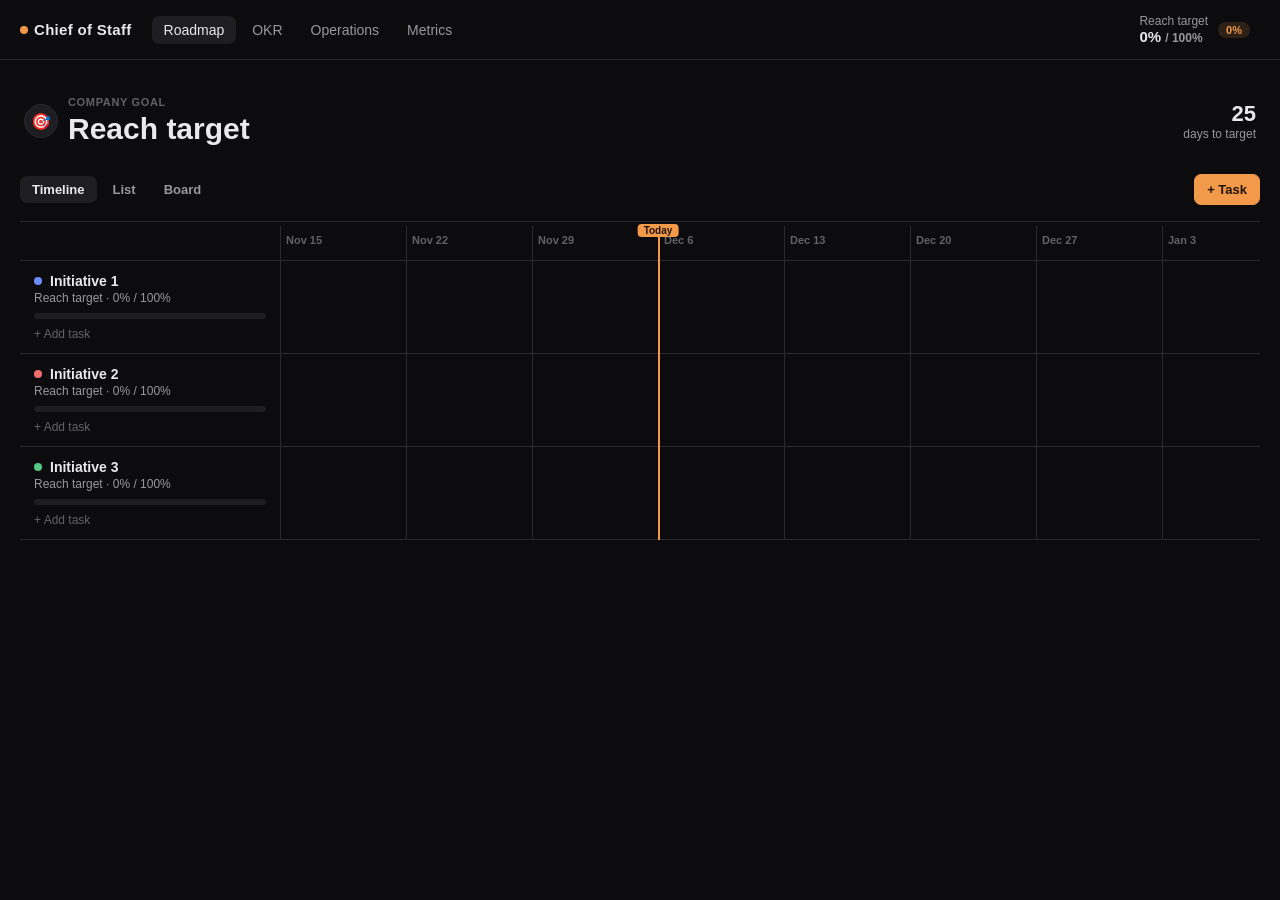
==== index.html @ 08d4a16e "Add anonymized roadmap/OKR/operations/metrics dashboard Recreates the Planned-style roadmap tool as " ====
<!doctype html>
<html lang="en">
<head>
<meta charset="UTF-8" />
<meta name="viewport" content="width=device-width, initial-scale=1.0" />
<title>Chief of Staff</title>
<link rel="stylesheet" href="css/styles.css" />
</head>
<body>
<div id="app-header"></div>
<main id="app-page"></main>
<div id="sidebar-root"></div>
<script type="module" src="js/app.js"></script>
</body>
</html>
---- css/styles.css ----
:root {
  --bg: #0c0c0e;
  --bg-raised: #17171a;
  --bg-raised-2: #1e1e22;
  --border: #29292e;
  --text: #e9e9ec;
  --text-dim: #97979f;
  --text-faint: #616168;
  --accent: #f2994a;
  --accent-dim: #7a5230;
  --green: #57c785;
  --red: #ef6f6c;
  --blue: #6c8cff;
  --radius: 10px;
}

* { box-sizing: border-box; }

html, body {
  margin: 0;
  padding: 0;
  background: var(--bg);
  color: var(--text);
  font-family: -apple-system, BlinkMacSystemFont, "Segoe UI", Inter, Roboto, sans-serif;
  font-size: 14px;
}

button, input, select, textarea {
  font-family: inherit;
  font-size: inherit;
  color: inherit;
}

a { color: inherit; }

/* Header */
#app-header {
  display: flex;
  align-items: center;
  justify-content: space-between;
  gap: 16px;
  padding: 10px 20px;
  border-bottom: 1px solid var(--border);
  background: var(--bg);
  position: sticky;
  top: 0;
  z-index: 20;
}

.header-left {
  display: flex;
  align-items: center;
  gap: 20px;
}

.wordmark {
  font-weight: 700;
  font-size: 15px;
  letter-spacing: 0.02em;
  display: flex;
  align-items: center;
  gap: 6px;
}
.wordmark .dot { width: 8px; height: 8px; border-radius: 50%; background: var(--accent); }

.nav-tabs { display: flex; gap: 4px; }
.nav-tab {
  padding: 6px 12px;
  border-radius: 7px;
  color: var(--text-dim);
  text-decoration: none;
  cursor: pointer;
  font-weight: 500;
  border: none;
  background: transparent;
}
.nav-tab:hover { color: var(--text); background: var(--bg-raised); }
.nav-tab.active { color: var(--text); background: var(--bg-raised-2); }

.header-goal {
  display: flex;
  align-items: center;
  gap: 10px;
  padding: 4px 10px;
  border-radius: 8px;
  cursor: pointer;
}
.header-goal:hover { background: var(--bg-raised); }
.header-goal .goal-value { font-weight: 700; font-size: 15px; }
.header-goal .goal-sub { color: var(--text-dim); font-size: 12px; }
.pill {
  padding: 2px 8px;
  border-radius: 20px;
  font-size: 11px;
  font-weight: 600;
  background: rgba(242, 153, 74, 0.15);
  color: var(--accent);
}

/* Page container */
#app-page { padding: 20px; max-width: 1500px; margin: 0 auto; }

.page-title { font-size: 20px; font-weight: 700; margin: 4px 0 20px; }
.section-label {
  text-transform: uppercase;
  letter-spacing: 0.06em;
  font-size: 11px;
  color: var(--text-faint);
  font-weight: 700;
  margin-bottom: 4px;
}
.section-desc { color: var(--text-dim); font-size: 12px; margin-bottom: 14px; }

.card {
  background: var(--bg-raised);
  border: 1px solid var(--border);
  border-radius: var(--radius);
  padding: 16px;
}

.btn {
  border: 1px solid var(--border);
  background: var(--bg-raised-2);
  color: var(--text);
  padding: 7px 12px;
  border-radius: 7px;
  cursor: pointer;
  font-weight: 600;
  font-size: 13px;
}
.btn:hover { border-color: #3c3c42; }
.btn-primary { background: var(--accent); color: #221304; border-color: var(--accent); }
.btn-primary:hover { filter: brightness(1.08); }
.btn-ghost { background: transparent; border-color: transparent; color: var(--text-dim); }
.btn-ghost:hover { color: var(--text); background: var(--bg-raised); }
.btn-danger { color: var(--red); }

.toolbar { display: flex; align-items: center; justify-content: space-between; margin-bottom: 16px; gap: 12px; }

.avatar {
  width: 24px; height: 24px; border-radius: 50%;
  display: flex; align-items: center; justify-content: center;
  font-size: 10px; font-weight: 700; color: #14141a;
  flex-shrink: 0;
}
.avatar.lg { width: 32px; height: 32px; font-size: 12px; }

.progress-track {
  height: 6px;
  border-radius: 4px;
  background: var(--bg-raised-2);
  overflow: hidden;
}
.progress-fill { height: 100%; background: var(--text); border-radius: 4px; }
.progress-fill.accent { background: var(--accent); }
.progress-fill.green { background: var(--green); }

/* ---------- Roadmap ---------- */
.goal-banner {
  display: flex; align-items: center; justify-content: space-between;
  padding: 16px 4px 20px;
  margin-bottom: 8px;
}
.goal-banner .goal-title-row { display: flex; align-items: center; gap: 10px; }
.goal-banner .goal-icon {
  width: 34px; height: 34px; border-radius: 50%;
  background: var(--bg-raised-2); border: 1px solid var(--border);
  display: flex; align-items: center; justify-content: center; font-size: 16px;
}
.goal-banner .goal-big { font-size: 30px; font-weight: 800; }
.goal-banner .goal-days { text-align: right; color: var(--text-dim); font-size: 12px; }
.goal-banner .goal-days b { display: block; font-size: 22px; color: var(--text); }

.timeline-toolbar { display: flex; align-items: center; justify-content: space-between; margin: 10px 0 14px; }
.timeline-scroll { overflow-x: auto; border-top: 1px solid var(--border); padding-top: 4px; }

.tl-row { display: flex; border-bottom: 1px solid var(--border); }
.tl-row.tl-header-row { border-bottom: 1px solid var(--border); }
.tl-label {
  position: sticky; left: 0; z-index: 3;
  width: 260px; min-width: 260px; background: var(--bg);
  padding: 12px 14px;
}
.tl-header-row .tl-label { background: var(--bg); }
.tl-init-name { font-weight: 700; display: flex; align-items: center; gap: 8px; }
.team-dot { width: 8px; height: 8px; border-radius: 50%; flex-shrink: 0; }
.tl-init-sub { color: var(--text-dim); font-size: 12px; margin-top: 2px; }
.tl-init-progress { margin-top: 8px; }
.tl-add-row {
  border: none; background: transparent; color: var(--text-faint);
  cursor: pointer; font-size: 12px; margin-top: 8px; padding: 0;
}
.tl-add-row:hover { color: var(--accent); }

.tl-lane {
  position: relative;
  flex-shrink: 0;
  background-image: repeating-linear-gradient(to right, var(--border) 0, var(--border) 1px, transparent 1px, transparent var(--week-px));
  min-height: 66px;
}
.tl-header-row .tl-lane { min-height: 34px; }

.tl-week-label {
  position: absolute; top: 8px; font-size: 11px; color: var(--text-faint); font-weight: 600;
}
.tl-today-line {
  position: absolute; top: 0; bottom: -2000px; width: 2px; background: var(--accent); z-index: 2;
}
.tl-today-flag {
  position: absolute; top: -2px; transform: translateX(-50%);
  background: var(--accent); color: #221304; font-size: 10px; font-weight: 700;
  padding: 1px 6px; border-radius: 4px;
}

.tl-bar {
  position: absolute; top: 14px; height: 34px; border-radius: 7px;
  padding: 6px 10px; font-size: 12px; font-weight: 600;
  cursor: pointer; overflow: hidden; white-space: nowrap; text-overflow: ellipsis;
  border: 1px solid rgba(0,0,0,0.25);
  color: #14141a;
  display: flex; align-items: center; gap: 6px;
}
.tl-bar:hover { filter: brightness(1.1); }
.tl-bar .status-dot { width: 6px; height: 6px; border-radius: 50%; background: rgba(0,0,0,0.45); flex-shrink: 0; }

/* ---------- List / Board views ---------- */
.view-tabs { display: flex; gap: 4px; }
.view-tab {
  padding: 6px 12px; border-radius: 7px; border: none; cursor: pointer;
  background: transparent; color: var(--text-dim); font-weight: 600; font-size: 13px;
}
.view-tab.active { background: var(--bg-raised-2); color: var(--text); }

table.list-table { width: 100%; border-collapse: collapse; }
table.list-table th {
  text-align: left; font-size: 11px; text-transform: uppercase; color: var(--text-faint);
  padding: 8px 10px; border-bottom: 1px solid var(--border);
}
table.list-table td { padding: 10px; border-bottom: 1px solid var(--border); font-size: 13px; }
table.list-table tr:hover td { background: var(--bg-raised); cursor: pointer; }

.status-badge {
  display: inline-flex; align-items: center; gap: 5px;
  padding: 3px 9px; border-radius: 20px; font-size: 11px; font-weight: 700;
  background: var(--bg-raised-2); border: 1px solid var(--border); color: var(--text-dim);
}
.status-badge.done { color: var(--green); }
.status-badge.progress { color: var(--accent); }

.board-cols { display: flex; gap: 14px; overflow-x: auto; padding-bottom: 10px; }
.board-col { width: 260px; flex-shrink: 0; }
.board-col-title { font-size: 12px; font-weight: 700; color: var(--text-dim); margin-bottom: 10px; display: flex; justify-content: space-between; }
.board-card {
  background: var(--bg-raised); border: 1px solid var(--border); border-radius: 8px;
  padding: 10px; margin-bottom: 8px; cursor: pointer; font-size: 13px; font-weight: 600;
}
.board-card:hover { border-color: #3c3c42; }
.board-card .board-card-meta { display: flex; align-items: center; justify-content: space-between; margin-top: 8px; }

.empty-hint {
  color: var(--text-faint); font-size: 12px; padding: 6px 10px;
}

/* ---------- Grid layouts (OKR, Operations, Metrics) ---------- */
.grid-3 { display: grid; grid-template-columns: repeat(3, 1fr); gap: 14px; }
.grid-2 { display: grid; grid-template-columns: repeat(2, 1fr); gap: 14px; }
@media (max-width: 1000px) { .grid-3 { grid-template-columns: repeat(2, 1fr); } }

.stack-16 > * + * { margin-top: 16px; }

.okr-card .okr-title-row { display: flex; align-items: center; justify-content: space-between; }
.okr-card h3 { margin: 0; font-size: 15px; }
.kr-row { padding: 10px 0; border-top: 1px solid var(--border); }
.kr-row:first-of-type { border-top: none; }
.kr-title-row { display: flex; justify-content: space-between; font-size: 13px; margin-bottom: 6px; }
.kr-title-row .kr-values { color: var(--text-dim); }
.kr-title { cursor: text; }

.milestone-row {
  display: grid; grid-template-columns: 90px 1fr 100px 80px;
  align-items: center; padding: 10px 4px; border-bottom: 1px solid var(--border);
  font-size: 13px;
}
.milestone-row:last-child { border-bottom: none; }
.milestone-date { color: var(--text-dim); }
.milestone-rel { color: var(--text-faint); text-align: right; }

.avail-bar-row { display: flex; align-items: center; gap: 12px; margin: 10px 0 16px; }
.avail-big { font-size: 26px; font-weight: 800; }
.avail-legend { display: flex; gap: 14px; font-size: 12px; color: var(--text-dim); }
.avail-legend span { display: inline-flex; align-items: center; gap: 5px; }
.legend-dot { width: 7px; height: 7px; border-radius: 50%; }

.person-row {
  display: grid; grid-template-columns: 1fr 110px 120px 90px;
  align-items: center; padding: 8px 4px; border-bottom: 1px solid var(--border); font-size: 13px;
}
.person-row:last-child { border-bottom: none; }
.person-name-cell { display: flex; align-items: center; gap: 8px; }
.person-name-cell .role { color: var(--text-faint); font-size: 11px; display: block; }

.team-card h4 { margin: 0 0 10px; font-size: 14px; }
.team-role-label { font-size: 10px; text-transform: uppercase; color: var(--text-faint); margin: 8px 0 4px; letter-spacing: 0.05em; }
.team-member { display: flex; align-items: center; gap: 8px; margin-bottom: 6px; font-size: 13px; }

table.metrics-table { width: 100%; border-collapse: collapse; font-size: 13px; }
table.metrics-table th, table.metrics-table td { padding: 8px 10px; text-align: right; border-bottom: 1px solid var(--border); }
table.metrics-table th:first-child, table.metrics-table td:first-child { text-align: left; }
table.metrics-table th { color: var(--text-faint); font-size: 11px; text-transform: uppercase; font-weight: 700; }
table.metrics-table td.current-month { color: var(--accent); font-weight: 700; }
table.metrics-table td.projection { color: var(--text-faint); }
table.metrics-table td.editable-cell { cursor: pointer; }
table.metrics-table td.editable-cell:hover { background: var(--bg-raised-2); border-radius: 4px; }

.goal-card { position: relative; }
.goal-card .goal-card-top { display: flex; justify-content: space-between; align-items: center; margin-bottom: 6px; }
.goal-card .goal-card-value { font-size: 22px; font-weight: 800; margin: 6px 0 8px; }
.goal-card .goal-card-value span { font-size: 13px; font-weight: 500; color: var(--text-dim); }
.sparkline { margin-top: 10px; }

/* ---------- Task Sidebar ---------- */
.sidebar-overlay {
  position: fixed; inset: 0; background: rgba(0,0,0,0.35); z-index: 40;
}
.task-sidebar {
  position: fixed; top: 0; right: 0; bottom: 0; width: 440px; max-width: 92vw;
  background: var(--bg-raised); border-left: 1px solid var(--border);
  z-index: 41; display: flex; flex-direction: column;
  box-shadow: -8px 0 30px rgba(0,0,0,0.4);
}
.ts-header {
  display: flex; align-items: center; justify-content: space-between;
  padding: 12px 16px; border-bottom: 1px solid var(--border);
}
.ts-body { flex: 1; overflow-y: auto; padding: 16px; }
.ts-title-input {
  width: 100%; background: transparent; border: none; color: var(--text);
  font-size: 19px; font-weight: 700; padding: 4px 0 14px; outline: none;
}
.ts-warning {
  background: rgba(242,153,74,0.12); border: 1px solid var(--accent-dim); color: var(--accent);
  padding: 8px 10px; border-radius: 8px; font-size: 12px; margin-bottom: 14px;
}
.ts-field { padding: 10px 0; border-bottom: 1px solid var(--border); }
.ts-field-label {
  display: flex; align-items: center; gap: 8px; font-size: 12px; color: var(--text-dim); margin-bottom: 6px; font-weight: 600;
}
.ts-field textarea, .ts-field input[type=text], .ts-field input[type=date], .ts-field select,
.ts-body textarea, .ts-body input[type=text], .ts-body input[type=date], .ts-body select {
  width: 100%; background: var(--bg-raised-2); border: 1px solid var(--border); border-radius: 7px;
  padding: 7px 9px; color: var(--text); outline: none;
}
.ts-field textarea, .ts-body textarea { min-height: 60px; resize: vertical; }
.ts-field:focus-within textarea, .ts-field:focus-within input, .ts-field:focus-within select,
.ts-body textarea:focus, .ts-body input:focus, .ts-body select:focus { border-color: #4b4b53; }
.ts-inline { display: flex; gap: 8px; align-items: center; }
.ts-inline > * { flex: 1; }
.ts-chip {
  display: inline-flex; align-items: center; gap: 6px; background: var(--bg-raised-2);
  border: 1px solid var(--border); border-radius: 20px; padding: 3px 8px 3px 4px; font-size: 12px; margin: 3px 4px 0 0;
}
.ts-chip button { border: none; background: transparent; color: var(--text-faint); cursor: pointer; font-size: 13px; line-height: 1; padding: 0; }
.ts-subtask-row { display: flex; align-items: center; gap: 8px; padding: 4px 0; font-size: 13px; }
.ts-subtask-row input[type=checkbox] { accent-color: var(--accent); }
.ts-comment { padding: 8px 0; border-top: 1px solid var(--border); font-size: 13px; }
.ts-comment .ts-comment-meta { color: var(--text-faint); font-size: 11px; margin-bottom: 3px; }
.ts-footer { padding: 12px 16px; border-top: 1px solid var(--border); display: flex; justify-content: space-between; }

.checkbox-row { display: flex; align-items: center; gap: 6px; }
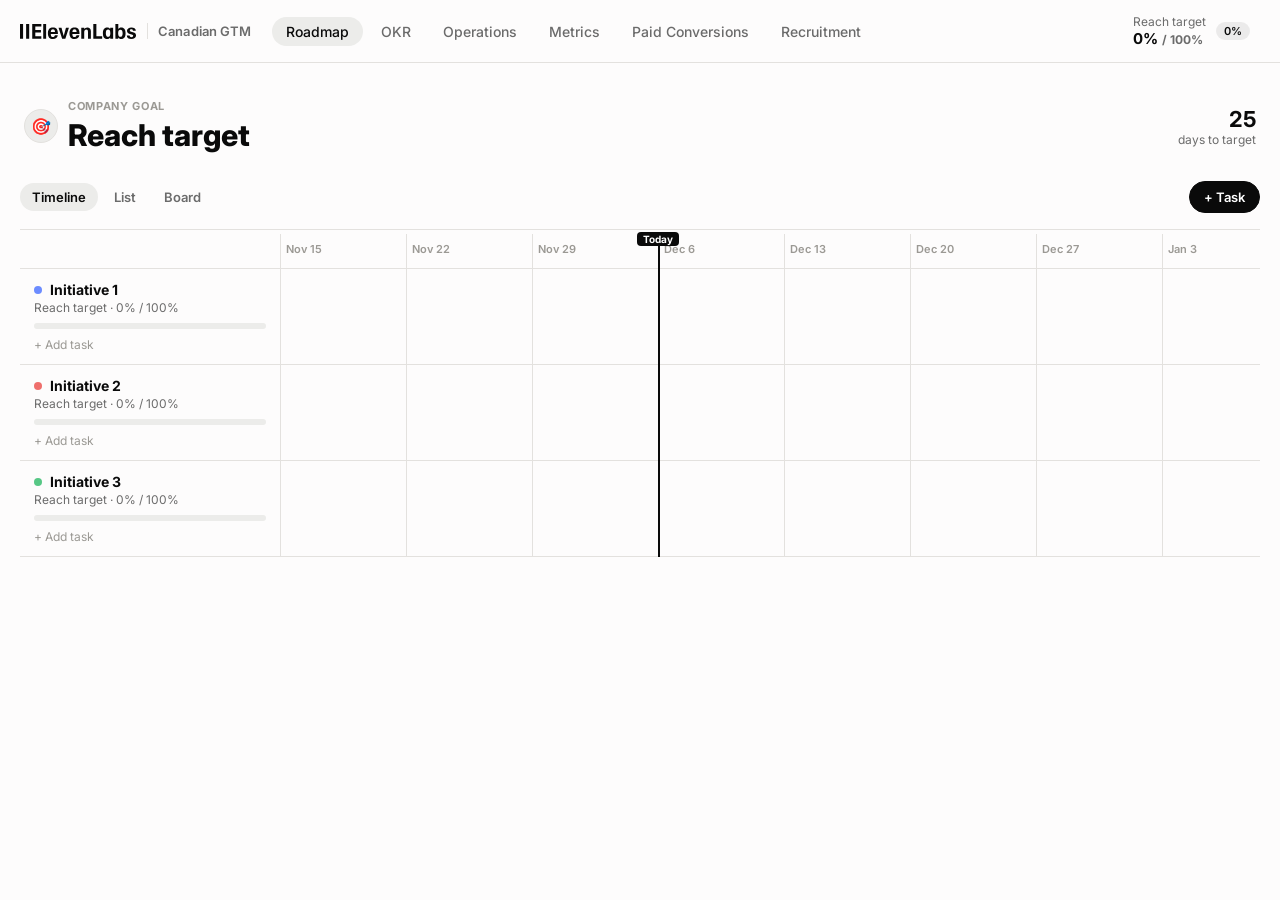
==== commit 85a4e86d: "Add Paid Conversions and Recruitment pages, rebrand to ElevenLabs style Adds two new tracker pages s" ====
--- a/index.html
+++ b/index.html
@@ -3,7 +3,10 @@
 <head>
 <meta charset="UTF-8" />
 <meta name="viewport" content="width=device-width, initial-scale=1.0" />
-<title>Chief of Staff</title>
+<title>Canadian GTM</title>
+<link rel="preconnect" href="https://fonts.googleapis.com" />
+<link rel="preconnect" href="https://fonts.gstatic.com" crossorigin />
+<link href="https://fonts.googleapis.com/css2?family=Inter:wght@300;400;500;600;700;800&display=swap" rel="stylesheet" />
 <link rel="stylesheet" href="css/styles.css" />
 </head>
 <body>
--- a/css/styles.css
+++ b/css/styles.css
@@ -1,17 +1,20 @@
 :root {
-  --bg: #0c0c0e;
-  --bg-raised: #17171a;
-  --bg-raised-2: #1e1e22;
-  --border: #29292e;
-  --text: #e9e9ec;
-  --text-dim: #97979f;
-  --text-faint: #616168;
-  --accent: #f2994a;
-  --accent-dim: #7a5230;
-  --green: #57c785;
-  --red: #ef6f6c;
-  --blue: #6c8cff;
-  --radius: 10px;
+  --bg: #fdfcfc;
+  --bg-raised: #f5f3f1;
+  --bg-raised-2: #ececea;
+  --border: #e3e1de;
+  --text: #0a0a0a;
+  --text-dim: #6b6b6b;
+  --text-faint: #9b9994;
+  --accent: #0a0a0a;
+  --accent-contrast: #ffffff;
+  --warning-bg: #fdf3e7;
+  --warning-text: #92400e;
+  --warning-border: #f0ddb8;
+  --green: #16a34a;
+  --red: #dc2626;
+  --blue: #2563eb;
+  --radius: 16px;
 }
 
 * { box-sizing: border-box; }
@@ -21,7 +24,7 @@
   padding: 0;
   background: var(--bg);
   color: var(--text);
-  font-family: -apple-system, BlinkMacSystemFont, "Segoe UI", Inter, Roboto, sans-serif;
+  font-family: 'Inter', -apple-system, BlinkMacSystemFont, "Segoe UI", Roboto, sans-serif;
   font-size: 14px;
 }
 
@@ -54,19 +57,18 @@
 }
 
 .wordmark {
-  font-weight: 700;
-  font-size: 15px;
-  letter-spacing: 0.02em;
   display: flex;
   align-items: center;
-  gap: 6px;
-}
-.wordmark .dot { width: 8px; height: 8px; border-radius: 50%; background: var(--accent); }
+  gap: 10px;
+}
+.wordmark svg { height: 15px; width: auto; color: var(--text); flex-shrink: 0; }
+.wordmark .wordmark-divider { width: 1px; height: 16px; background: var(--border); }
+.wordmark .wordmark-sub { font-weight: 600; font-size: 13px; color: var(--text-dim); letter-spacing: 0.01em; }
 
 .nav-tabs { display: flex; gap: 4px; }
 .nav-tab {
-  padding: 6px 12px;
-  border-radius: 7px;
+  padding: 6px 14px;
+  border-radius: 9999px;
   color: var(--text-dim);
   text-decoration: none;
   cursor: pointer;
@@ -93,7 +95,7 @@
   border-radius: 20px;
   font-size: 11px;
   font-weight: 600;
-  background: rgba(242, 153, 74, 0.15);
+  background: rgba(10, 10, 10, 0.07);
   color: var(--accent);
 }
 
@@ -122,15 +124,15 @@
   border: 1px solid var(--border);
   background: var(--bg-raised-2);
   color: var(--text);
-  padding: 7px 12px;
-  border-radius: 7px;
+  padding: 7px 14px;
+  border-radius: 9999px;
   cursor: pointer;
   font-weight: 600;
   font-size: 13px;
 }
-.btn:hover { border-color: #3c3c42; }
-.btn-primary { background: var(--accent); color: #221304; border-color: var(--accent); }
-.btn-primary:hover { filter: brightness(1.08); }
+.btn:hover { border-color: #cfcdc9; }
+.btn-primary { background: var(--accent); color: var(--accent-contrast); border-color: var(--accent); }
+.btn-primary:hover { filter: brightness(1.3); }
 .btn-ghost { background: transparent; border-color: transparent; color: var(--text-dim); }
 .btn-ghost:hover { color: var(--text); background: var(--bg-raised); }
 .btn-danger { color: var(--red); }
@@ -208,7 +210,7 @@
 }
 .tl-today-flag {
   position: absolute; top: -2px; transform: translateX(-50%);
-  background: var(--accent); color: #221304; font-size: 10px; font-weight: 700;
+  background: var(--accent); color: var(--accent-contrast); font-size: 10px; font-weight: 700;
   padding: 1px 6px; border-radius: 4px;
 }
 
@@ -226,7 +228,7 @@
 /* ---------- List / Board views ---------- */
 .view-tabs { display: flex; gap: 4px; }
 .view-tab {
-  padding: 6px 12px; border-radius: 7px; border: none; cursor: pointer;
+  padding: 6px 12px; border-radius: 9999px; border: none; cursor: pointer;
   background: transparent; color: var(--text-dim); font-weight: 600; font-size: 13px;
 }
 .view-tab.active { background: var(--bg-raised-2); color: var(--text); }
@@ -251,10 +253,10 @@
 .board-col { width: 260px; flex-shrink: 0; }
 .board-col-title { font-size: 12px; font-weight: 700; color: var(--text-dim); margin-bottom: 10px; display: flex; justify-content: space-between; }
 .board-card {
-  background: var(--bg-raised); border: 1px solid var(--border); border-radius: 8px;
+  background: var(--bg-raised); border: 1px solid var(--border); border-radius: 12px;
   padding: 10px; margin-bottom: 8px; cursor: pointer; font-size: 13px; font-weight: 600;
 }
-.board-card:hover { border-color: #3c3c42; }
+.board-card:hover { border-color: #cfcdc9; }
 .board-card .board-card-meta { display: flex; align-items: center; justify-content: space-between; margin-top: 8px; }
 
 .empty-hint {
@@ -320,13 +322,13 @@
 
 /* ---------- Task Sidebar ---------- */
 .sidebar-overlay {
-  position: fixed; inset: 0; background: rgba(0,0,0,0.35); z-index: 40;
+  position: fixed; inset: 0; background: rgba(10,10,10,0.25); z-index: 40;
 }
 .task-sidebar {
   position: fixed; top: 0; right: 0; bottom: 0; width: 440px; max-width: 92vw;
-  background: var(--bg-raised); border-left: 1px solid var(--border);
+  background: var(--bg); border-left: 1px solid var(--border);
   z-index: 41; display: flex; flex-direction: column;
-  box-shadow: -8px 0 30px rgba(0,0,0,0.4);
+  box-shadow: -8px 0 30px rgba(10,10,10,0.12);
 }
 .ts-header {
   display: flex; align-items: center; justify-content: space-between;
@@ -338,7 +340,7 @@
   font-size: 19px; font-weight: 700; padding: 4px 0 14px; outline: none;
 }
 .ts-warning {
-  background: rgba(242,153,74,0.12); border: 1px solid var(--accent-dim); color: var(--accent);
+  background: var(--warning-bg); border: 1px solid var(--warning-border); color: var(--warning-text);
   padding: 8px 10px; border-radius: 8px; font-size: 12px; margin-bottom: 14px;
 }
 .ts-field { padding: 10px 0; border-bottom: 1px solid var(--border); }
@@ -352,7 +354,7 @@
 }
 .ts-field textarea, .ts-body textarea { min-height: 60px; resize: vertical; }
 .ts-field:focus-within textarea, .ts-field:focus-within input, .ts-field:focus-within select,
-.ts-body textarea:focus, .ts-body input:focus, .ts-body select:focus { border-color: #4b4b53; }
+.ts-body textarea:focus, .ts-body input:focus, .ts-body select:focus { border-color: #b8b6b2; }
 .ts-inline { display: flex; gap: 8px; align-items: center; }
 .ts-inline > * { flex: 1; }
 .ts-chip {
@@ -367,3 +369,29 @@
 .ts-footer { padding: 12px 16px; border-top: 1px solid var(--border); display: flex; justify-content: space-between; }
 
 .checkbox-row { display: flex; align-items: center; gap: 6px; }
+
+/* ---------- Tracker pages (Paid Conversions / Recruitment) ---------- */
+.page-intro { color: var(--text-dim); font-size: 13px; line-height: 1.6; }
+.page-intro p:last-child { margin-bottom: 0 !important; }
+
+.tracker-card h4 { font-size: 15px; }
+.tracker-scroll { overflow-x: auto; }
+.tracker-table { border-collapse: collapse; }
+.tracker-table th, .tracker-table td { font-size: 13px; white-space: nowrap; }
+.tracker-note { color: var(--text-dim); font-size: 12px !important; max-width: 260px; white-space: normal !important; }
+.tracker-target { color: var(--text-dim); }
+.tracker-sticky-col { position: sticky; left: 0; background: var(--bg-raised); min-width: 190px; z-index: 1; }
+.tracker-week-th, .tracker-week-td { text-align: center; width: 84px; }
+.tracker-week-th.current-week { color: var(--text); }
+.tracker-week-td.current-week { background: rgba(10,10,10,0.03); }
+.tracker-input {
+  width: 76px; text-align: center; background: transparent; border: 1px solid transparent;
+  border-radius: 6px; padding: 5px 4px; color: var(--text); outline: none; font-size: 13px;
+}
+.tracker-input:hover { border-color: var(--border); }
+.tracker-input:focus { border-color: #b8b6b2; background: var(--bg); }
+
+.entity-list { margin: 4px 0 14px; }
+.entity-row { padding: 5px 0; border-bottom: 1px solid var(--border); font-size: 13px; }
+.entity-row:last-child { border-bottom: none; }
+.entity-links { color: var(--text-dim); }
